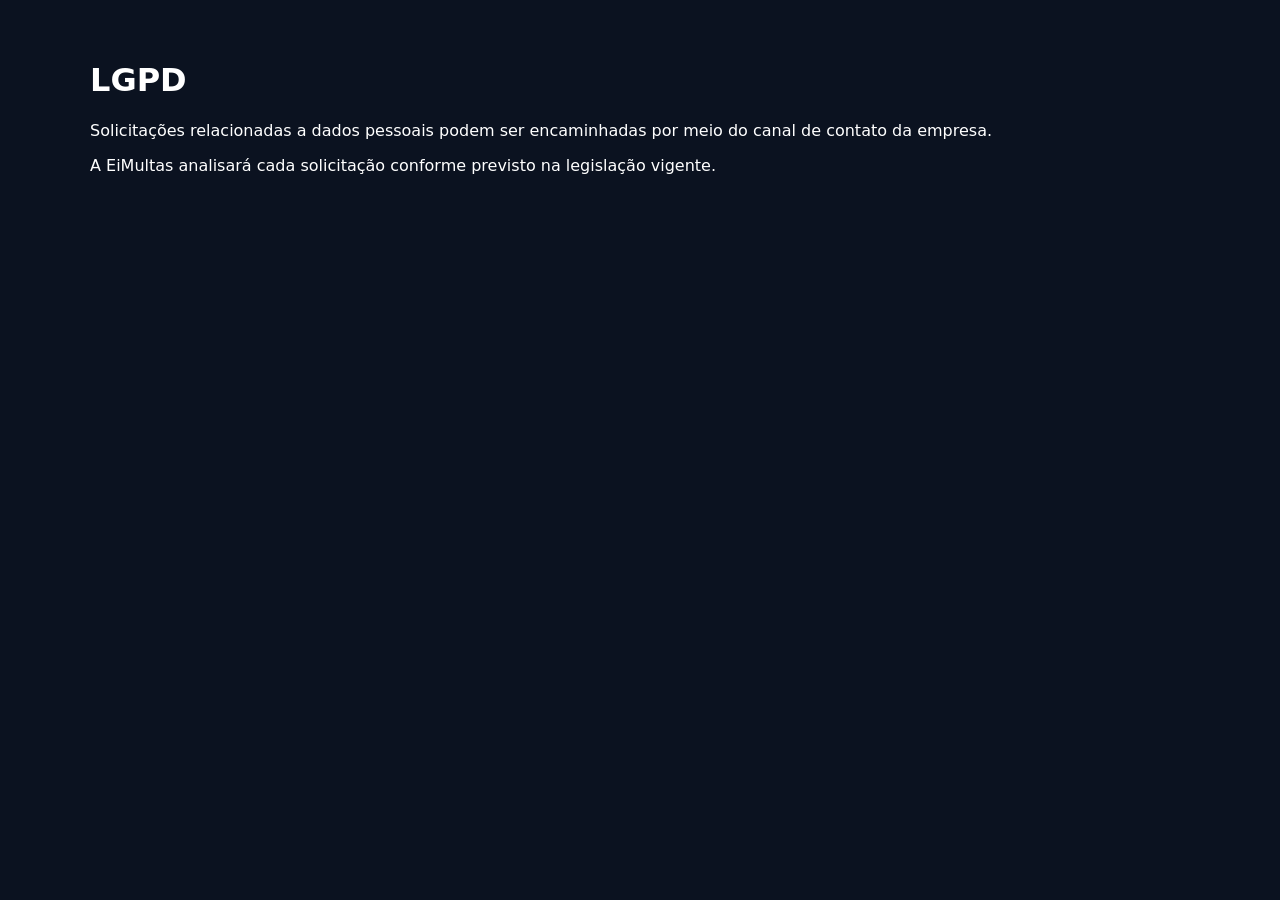
==== pages/lgpd.html @ 7dfbf65e "Add files via upload" ====
<!DOCTYPE html>
<html>
<head>
<meta charset="UTF-8">
<title>LGPD</title>
<link rel="stylesheet" href="../styles.css">
</head>

<body>

<div class="container">

<h1>LGPD</h1>

<p>
Solicitações relacionadas a dados pessoais podem ser encaminhadas por meio do canal de contato da empresa.
</p>

<p>
A EiMultas analisará cada solicitação conforme previsto na legislação vigente.
</p>

</div>

</body>
</html>
---- styles.css ----
body{
font-family: Inter, system-ui;
background:#0b1220;
color:white;
margin:0;
}

.container{
max-width:1100px;
margin:auto;
padding:40px;
}

.navbar{
position:sticky;
top:0;
background:#0b1220;
}

.nav-content{
display:flex;
align-items:center;
justify-content:space-between;
}

.logo{
height:40px;
}

nav a{
margin:0 15px;
color:white;
text-decoration:none;
}

.cta{
background:#ff7a00;
padding:10px 20px;
border-radius:8px;
text-decoration:none;
color:white;
}

.hero{
padding:100px 0;
}

.hero-grid{
display:grid;
grid-template-columns:1fr 1fr;
gap:40px;
}

.hero-card{
background:#121a2b;
padding:30px;
border-radius:12px;
}

.section{
padding:80px 0;
}

.cards{
display:grid;
grid-template-columns:repeat(3,1fr);
gap:20px;
}

.card{
background:#121a2b;
padding:25px;
border-radius:12px;
}

.strip{
background:#101728;
padding:20px;
}

.strip-grid{
display:flex;
justify-content:space-between;
}

footer{
background:#050a14;
padding:60px 0;
}

.logo-footer{
height:50px;
}
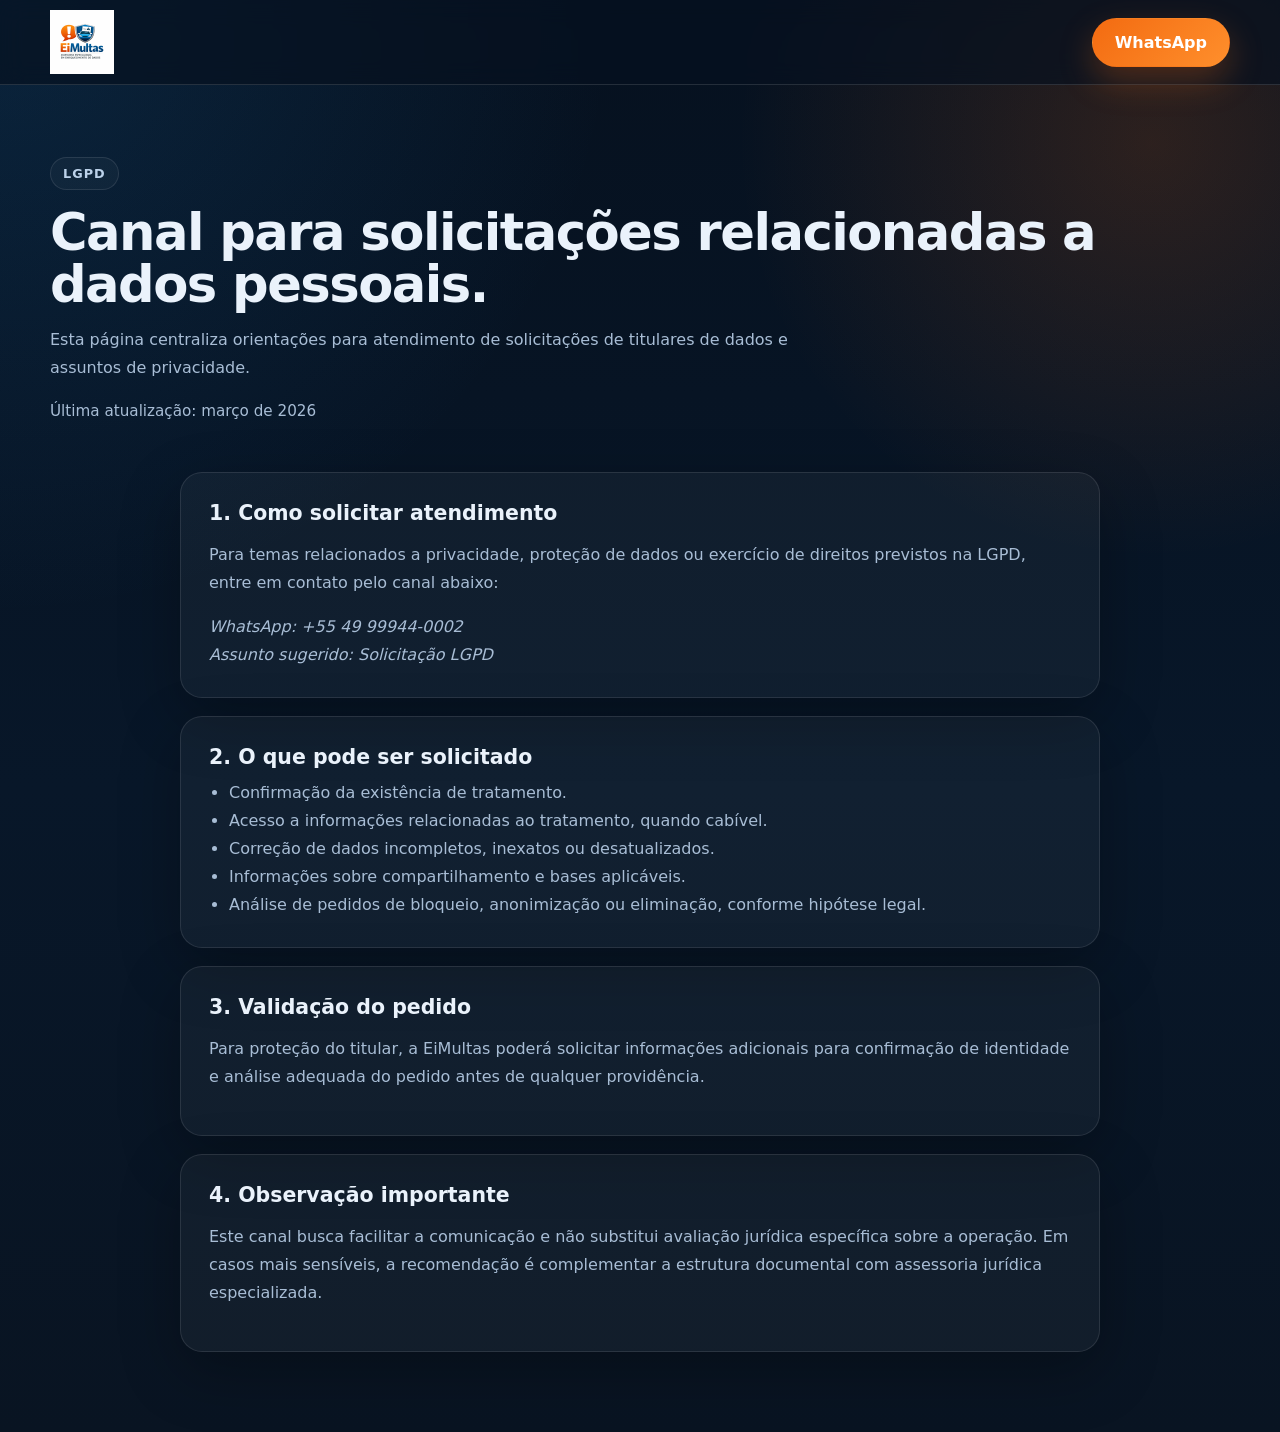
==== commit 47ddfa87: "Add files via upload" ====
--- a/pages/lgpd.html
+++ b/pages/lgpd.html
@@ -1,26 +1,63 @@
-<!DOCTYPE html>
-<html>
-<head>
-<meta charset="UTF-8">
-<title>LGPD</title>
-<link rel="stylesheet" href="../styles.css">
-</head>
-
-<body>
-
-<div class="container">
-
-<h1>LGPD</h1>
-
-<p>
-Solicitações relacionadas a dados pessoais podem ser encaminhadas por meio do canal de contato da empresa.
-</p>
-
-<p>
-A EiMultas analisará cada solicitação conforme previsto na legislação vigente.
-</p>
-
-</div>
-
-</body>
-</html>+<!doctype html>
+<html lang="pt-BR">
+<head>
+  <meta charset="utf-8" />
+  <meta name="viewport" content="width=device-width, initial-scale=1" />
+  <title>Canal LGPD | EiMultas</title>
+  <link rel="icon" href="../assets/favicon.png" />
+  <link rel="stylesheet" href="../styles.css" />
+</head>
+<body class="legal-page">
+  <header class="site-header">
+    <div class="container nav">
+      <a class="brand" href="../index.html"><img src="../assets/logo.png" alt="EiMultas" /></a>
+      <a class="btn btn-header" href="https://wa.me/5549999440002" target="_blank" rel="noopener">WhatsApp</a>
+    </div>
+  </header>
+
+  <main>
+    <section class="legal-hero">
+      <div class="container">
+        <span class="eyebrow">LGPD</span>
+        <h1>Canal para solicitações relacionadas a dados pessoais.</h1>
+        <p>Esta página centraliza orientações para atendimento de solicitações de titulares de dados e assuntos de privacidade.</p>
+        <p class="legal-meta">Última atualização: março de 2026</p>
+      </div>
+    </section>
+
+    <section>
+      <div class="container legal-grid">
+        <article class="legal-card">
+          <h2>1. Como solicitar atendimento</h2>
+          <p>Para temas relacionados a privacidade, proteção de dados ou exercício de direitos previstos na LGPD, entre em contato pelo canal abaixo:</p>
+          <address>
+            WhatsApp: <a href="https://wa.me/5549999440002" target="_blank" rel="noopener">+55 49 99944-0002</a><br/>
+            Assunto sugerido: Solicitação LGPD
+          </address>
+        </article>
+
+        <article class="legal-card">
+          <h2>2. O que pode ser solicitado</h2>
+          <ul>
+            <li>Confirmação da existência de tratamento.</li>
+            <li>Acesso a informações relacionadas ao tratamento, quando cabível.</li>
+            <li>Correção de dados incompletos, inexatos ou desatualizados.</li>
+            <li>Informações sobre compartilhamento e bases aplicáveis.</li>
+            <li>Análise de pedidos de bloqueio, anonimização ou eliminação, conforme hipótese legal.</li>
+          </ul>
+        </article>
+
+        <article class="legal-card">
+          <h2>3. Validação do pedido</h2>
+          <p>Para proteção do titular, a EiMultas poderá solicitar informações adicionais para confirmação de identidade e análise adequada do pedido antes de qualquer providência.</p>
+        </article>
+
+        <article class="legal-card">
+          <h2>4. Observação importante</h2>
+          <p>Este canal busca facilitar a comunicação e não substitui avaliação jurídica específica sobre a operação. Em casos mais sensíveis, a recomendação é complementar a estrutura documental com assessoria jurídica especializada.</p>
+        </article>
+      </div>
+    </section>
+  </main>
+</body>
+</html>
--- a/styles.css
+++ b/styles.css
@@ -1,93 +1,94 @@
-body{
-font-family: Inter, system-ui;
-background:#0b1220;
-color:white;
-margin:0;
-}
-
-.container{
-max-width:1100px;
-margin:auto;
-padding:40px;
-}
-
-.navbar{
-position:sticky;
-top:0;
-background:#0b1220;
-}
-
-.nav-content{
-display:flex;
-align-items:center;
-justify-content:space-between;
-}
-
-.logo{
-height:40px;
-}
-
-nav a{
-margin:0 15px;
-color:white;
-text-decoration:none;
-}
-
-.cta{
-background:#ff7a00;
-padding:10px 20px;
-border-radius:8px;
-text-decoration:none;
-color:white;
-}
-
-.hero{
-padding:100px 0;
-}
-
-.hero-grid{
-display:grid;
-grid-template-columns:1fr 1fr;
-gap:40px;
-}
-
-.hero-card{
-background:#121a2b;
-padding:30px;
-border-radius:12px;
-}
-
-.section{
-padding:80px 0;
-}
-
-.cards{
-display:grid;
-grid-template-columns:repeat(3,1fr);
-gap:20px;
-}
-
-.card{
-background:#121a2b;
-padding:25px;
-border-radius:12px;
-}
-
-.strip{
-background:#101728;
-padding:20px;
-}
-
-.strip-grid{
-display:flex;
-justify-content:space-between;
-}
-
-footer{
-background:#050a14;
-padding:60px 0;
-}
-
-.logo-footer{
-height:50px;
-}+:root{
+  --bg:#06111f;--bg-soft:#0b1c31;--panel:rgba(255,255,255,.08);--text:#eaf2fb;--muted:#a8bdd5;
+  --line:rgba(255,255,255,.12);--orange:#f36b11;--orange-2:#ff8f2c;--blue:#0f5d9b;--blue-2:#1d7ac2;
+  --shadow:0 20px 60px rgba(0,0,0,.28);--radius:22px;--container:1180px
+}
+*{box-sizing:border-box} html{scroll-behavior:smooth}
+body{
+  margin:0;font-family:Inter,system-ui,-apple-system,Segoe UI,Roboto,Arial,sans-serif;color:var(--text);overflow-x:hidden;
+  background:
+    radial-gradient(circle at top left, rgba(29,122,194,.18), transparent 32%),
+    radial-gradient(circle at 90% 10%, rgba(243,107,17,.16), transparent 24%),
+    linear-gradient(180deg, #06111f 0%, #081729 55%, #091422 100%);
+}
+a{color:inherit;text-decoration:none} img{max-width:100%;display:block}
+.container{width:min(calc(100% - 40px), var(--container));margin:0 auto}
+.site-header{position:sticky;top:0;z-index:30;backdrop-filter: blur(12px);background:rgba(6,17,31,.68);border-bottom:1px solid var(--line)}
+.nav{display:flex;align-items:center;justify-content:space-between;min-height:84px;gap:18px}
+.brand img{height:64px;width:auto}
+.nav-links{display:flex;gap:24px;color:var(--muted);font-weight:600}
+.nav-links a:hover,.site-footer a:hover{color:#fff}
+.btn{display:inline-flex;align-items:center;justify-content:center;border-radius:999px;padding:14px 22px;font-weight:700;transition:.25s;border:1px solid transparent;cursor:pointer}
+.btn:hover{transform:translateY(-2px)}
+.btn-header,.btn-primary{background:linear-gradient(135deg,var(--orange),var(--orange-2));color:#fff;box-shadow:0 14px 34px rgba(243,107,17,.28)}
+.btn-secondary{background:rgba(255,255,255,.04);border-color:rgba(255,255,255,.12);color:#fff}
+.btn-small{padding:10px 16px;font-size:.95rem}
+.btn-large{padding:18px 28px}
+.hero{padding:82px 0 54px}
+.hero-grid{display:grid;grid-template-columns:1.15fr .85fr;gap:34px;align-items:center}
+.eyebrow{display:inline-block;padding:8px 12px;border:1px solid rgba(255,255,255,.1);border-radius:999px;color:#bcd2ea;background:rgba(255,255,255,.03);font-size:.8rem;font-weight:800;letter-spacing:.08em}
+.hero h1{margin:18px 0 16px;font-size:clamp(2.5rem,4.6vw,4.6rem);line-height:.98;letter-spacing:-.04em;max-width:11ch}
+.lead{font-size:1.12rem;line-height:1.72;color:var(--muted);max-width:62ch}
+.hero-actions{display:flex;gap:14px;flex-wrap:wrap;margin:28px 0}
+.hero-proof{display:grid;grid-template-columns:repeat(3,1fr);gap:14px}
+.proof-item,.mini-card,.step,.card,.cta-box,.faq-item,.legal-card,.glass-panel{
+  background:rgba(255,255,255,.04);border:1px solid rgba(255,255,255,.1);box-shadow:var(--shadow)
+}
+.proof-item{padding:16px;border-radius:18px}
+.proof-item strong{display:block;margin-bottom:6px}.proof-item span,.small-note{color:var(--muted);font-size:.95rem;line-height:1.45}
+.glass-panel{position:relative;padding:28px;border-radius:28px;background:linear-gradient(180deg, rgba(255,255,255,.09), rgba(255,255,255,.05));overflow:hidden}
+.glass-panel::before{content:"";position:absolute;inset:auto -20% -35% auto;width:240px;height:240px;border-radius:50%;background:radial-gradient(circle, rgba(243,107,17,.24), transparent 68%);pointer-events:none}
+.stat-header{display:flex;align-items:center;gap:10px;color:#d9e7f6;font-weight:700}
+.dot{width:10px;height:10px;border-radius:50%;background:#36d399;box-shadow:0 0 0 8px rgba(54,211,153,.12)}
+.stat-number{font-size:clamp(3rem,6vw,5rem);font-weight:800;letter-spacing:-.05em;margin-top:22px}
+.stat-caption{color:var(--muted);line-height:1.6;max-width:34ch}
+.mini-grid,.cards,.steps,.legal-grid{display:grid;gap:18px}
+.mini-grid{grid-template-columns:repeat(2,1fr);margin-top:24px}
+.mini-card{border-radius:18px;padding:16px}
+.mini-card span{display:block;color:var(--muted);font-size:.9rem;margin-bottom:8px}
+.logos-strip{padding:18px 0;border-top:1px solid var(--line);border-bottom:1px solid var(--line);background:rgba(255,255,255,.03)}
+.strip{display:grid;grid-template-columns:repeat(6,1fr);gap:20px;text-align:center;color:#d6e4f2;font-weight:800;letter-spacing:.12em;text-transform:uppercase;font-size:.82rem}
+.section{padding:90px 0}.section-dark{background:linear-gradient(180deg, rgba(255,255,255,.02), rgba(255,255,255,.04))}
+.section-head{max-width:760px;margin:0 auto 34px;text-align:center}
+.section-head h2,.legal-hero h1{margin:16px 0 12px;font-size:clamp(2rem,4vw,3.2rem);line-height:1.02;letter-spacing:-.03em}
+.section-head p,.step p,.card p,.cta-box p,.legal-card p,.legal-card li,.legal-card address{color:var(--muted);line-height:1.75}
+.steps{grid-template-columns:repeat(3,1fr)}
+.cards{grid-template-columns:repeat(4,1fr)}
+.step,.card{padding:24px;border-radius:24px}
+.step-number{width:56px;height:56px;border-radius:18px;display:grid;place-items:center;background:linear-gradient(135deg,var(--blue),var(--blue-2));font-weight:800;margin-bottom:16px}
+.card h3,.step h3,.legal-card h2{margin:0 0 10px;font-size:1.28rem}
+.cta-box{padding:34px;display:grid;grid-template-columns:1fr auto;gap:22px;align-items:center;border-radius:24px;background:linear-gradient(135deg, rgba(15,93,155,.28), rgba(243,107,17,.18)),rgba(255,255,255,.04)}
+.site-footer{border-top:1px solid var(--line);padding:36px 0 96px;background:rgba(0,0,0,.14)}
+.footer-grid{display:grid;grid-template-columns:1.2fr .8fr;gap:18px;align-items:start}
+.footer-logo{height:58px;width:auto;margin-bottom:12px}
+.site-footer p,.site-footer a{color:var(--muted)}
+.cookie-banner{position:fixed;left:20px;right:20px;bottom:20px;z-index:50}
+.cookie-content{display:grid;grid-template-columns:1fr auto;gap:18px;align-items:center;padding:18px 20px;border-radius:20px;background:rgba(9,20,34,.96);border:1px solid rgba(255,255,255,.12);box-shadow:var(--shadow)}
+.cookie-content p{margin:.45rem 0 0;color:var(--muted);line-height:1.55}
+.cookie-actions{display:flex;gap:10px;flex-wrap:wrap}
+.whatsapp-float{position:fixed;right:22px;bottom:22px;z-index:40;padding:14px 18px;border-radius:999px;background:linear-gradient(135deg,#23c663,#1fab54);color:#fff;font-weight:800;box-shadow:0 18px 40px rgba(18,146,72,.34)}
+.bg-orb{position:fixed;width:340px;height:340px;border-radius:50%;filter:blur(60px);opacity:.2;pointer-events:none;z-index:-1}
+.orb-1{top:60px;left:-80px;background:#1d7ac2}.orb-2{right:-90px;top:220px;background:#f36b11}
+.reveal{opacity:0;transform:translateY(26px);transition:opacity .7s ease, transform .7s ease}.reveal.show{opacity:1;transform:translateY(0)}.delay-1{transition-delay:.12s}.delay-2{transition-delay:.24s}
+
+.legal-page{min-height:100vh}
+.legal-hero{padding:72px 0 32px}
+.legal-hero p{max-width:760px;color:var(--muted);line-height:1.75}
+.legal-grid{grid-template-columns:1fr;max-width:920px;margin:0 auto 80px}
+.legal-card{padding:28px;border-radius:22px}
+.legal-card ul{padding-left:20px;margin:0}
+.legal-meta{color:#bcd2ea;font-size:.95rem}
+
+@media (max-width:1080px){
+  .hero-grid,.cards,.steps,.footer-grid,.cta-box,.cookie-content{grid-template-columns:1fr}
+  .hero-proof,.strip{grid-template-columns:repeat(2,1fr)}
+}
+@media (max-width:760px){
+  .nav{min-height:74px}.nav-links{display:none}.brand img{height:52px}.hero{padding-top:54px}
+  .hero-proof,.mini-grid,.strip{grid-template-columns:1fr}
+  .btn,.btn-large,.btn-header{width:100%}
+  .hero-actions,.cookie-actions{display:grid;grid-template-columns:1fr}
+  .section{padding:70px 0}
+  .whatsapp-float{left:16px;right:16px;bottom:16px;text-align:center}
+  .cookie-banner{left:12px;right:12px;bottom:82px}
+}
